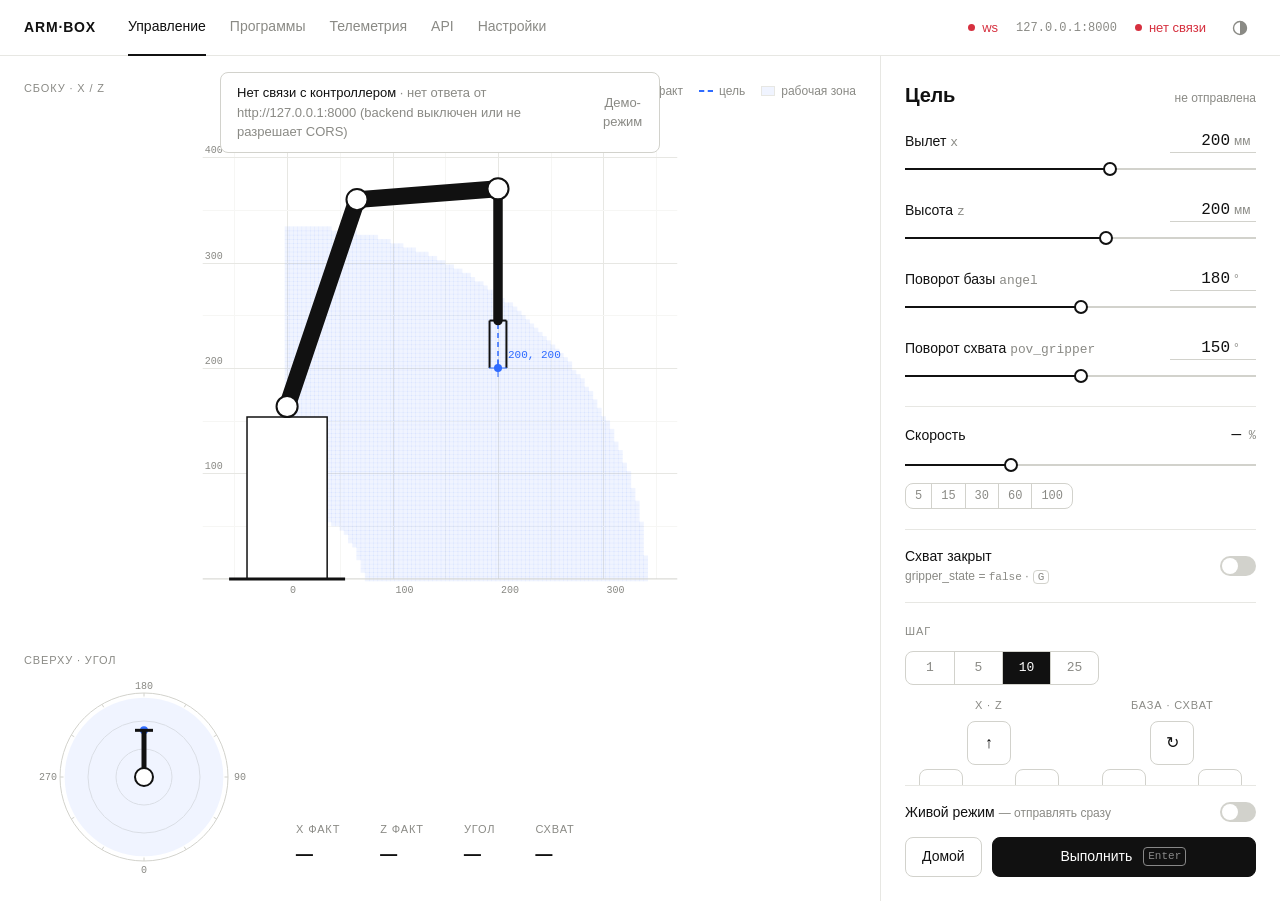
==== index.html @ cd61245f "Initial commit" ====
<!doctype html>
<html lang="ru">
<head>
  <meta charset="utf-8">
  <meta name="viewport" content="width=device-width, initial-scale=1">
  <title>ARM·BOX</title>
  <link rel="icon" href="data:image/svg+xml,%3Csvg xmlns='http://www.w3.org/2000/svg' viewBox='0 0 16 16'%3E%3Crect width='16' height='16' rx='4' fill='%23111'/%3E%3Ccircle cx='8' cy='8' r='3' fill='%23fff'/%3E%3C/svg%3E">
  <link rel="stylesheet" href="assets/style.css">
</head>
<body>
  <header class="top">
    <div class="brand">ARM·BOX</div>
    <nav class="tabs" role="tablist">
      <button data-tab="control" class="on">Управление</button>
      <button data-tab="programs">Программы</button>
      <button data-tab="telemetry">Телеметрия</button>
      <button data-tab="api">API</button>
      <button data-tab="settings">Настройки</button>
    </nav>
    <div class="status">
      <span id="st-busy" class="st busy" hidden><i class="dot pulse"></i>движение</span>
      <span id="st-ws" class="st" hidden><i class="dot"></i>ws</span>
      <span id="st-addr" class="mono small muted"></span>
      <span id="st-link" class="st"><i class="dot"></i>—</span>
      <button id="theme" class="icon" title="Тема" aria-label="Сменить тему"><svg width="16" height="16" viewBox="0 0 16 16"><circle cx="8" cy="8" r="6.5" fill="none" stroke="currentColor" stroke-width="1.4"/><path d="M8 1.5a6.5 6.5 0 0 1 0 13z" fill="currentColor"/></svg></button>
    </div>
  </header>

  <main class="layout">
    <!-- Визуализация: всегда на экране -->
    <section class="stage">
      <div id="banner" class="banner" hidden>
        <span>Нет связи с контроллером <span id="banner-err" class="muted"></span></span>
        <button id="banner-demo" class="link">Демо-режим</button>
      </div>

      <div class="view view-side">
        <div class="view-head">
          <span class="label">Сбоку · X / Z</span>
          <span class="legend"><i class="lg lg-fact"></i>факт <i class="lg lg-goal"></i>цель <i class="lg lg-zone"></i>рабочая зона</span>
        </div>
        <canvas id="cv-side" aria-label="Вид сбоку, кликните чтобы задать X и Z"></canvas>
      </div>

      <div class="stage-bottom">
        <div class="view view-top">
          <div class="view-head"><span class="label">Сверху · угол</span></div>
          <canvas id="cv-top" aria-label="Вид сверху, кликните чтобы задать угол базы"></canvas>
        </div>
        <div class="readout">
          <div><span class="label">X факт</span><b id="ro-x">—</b></div>
          <div><span class="label">Z факт</span><b id="ro-z">—</b></div>
          <div><span class="label">Угол</span><b id="ro-a">—</b></div>
          <div><span class="label">Схват</span><b id="ro-g">—</b></div>
        </div>
      </div>
    </section>

    <!-- Правая панель -->
    <aside class="panel">
      <!-- УПРАВЛЕНИЕ -->
      <section class="pane" data-pane="control">
        <div class="pane-head">
          <h2>Цель</h2>
          <span id="goal-state" class="muted small">не отправлена</span>
        </div>

        <div class="axis" data-key="x">
          <label>Вылет <code>x</code></label>
          <div class="num"><input type="text" inputmode="decimal"><span>мм</span></div>
          <input type="range" min="0" max="340" step="1">
        </div>
        <div class="axis" data-key="z">
          <label>Высота <code>z</code></label>
          <div class="num"><input type="text" inputmode="decimal"><span>мм</span></div>
          <input type="range" min="0" max="420" step="1">
        </div>
        <div class="axis" data-key="angel">
          <label>Поворот базы <code>angel</code></label>
          <div class="num"><input type="text" inputmode="decimal"><span>°</span></div>
          <input type="range" min="0" max="360" step="1">
        </div>
        <div class="axis" data-key="pov_gripper">
          <label>Поворот схвата <code>pov_gripper</code></label>
          <div class="num"><input type="text" inputmode="decimal"><span>°</span></div>
          <input type="range" min="0" max="300" step="1">
        </div>

        <p id="goal-error" class="error" hidden></p>

        <div class="speed">
          <div class="row between">
            <label for="speed">Скорость</label>
            <span class="mono"><b id="speed-val">—</b> <span class="muted small">%</span></span>
          </div>
          <input id="speed" type="range" min="1" max="100" step="1" value="30">
          <div class="row between muted small">
            <div class="seg seg-sm" id="speed-presets"><button data-v="5">5</button><button data-v="15">15</button><button data-v="30">30</button><button data-v="60">60</button><button data-v="100">100</button></div>
            <span id="speed-state"></span>
          </div>
        </div>

        <div class="row between gripper">
          <div>
            <div id="grip-title">Схват закрыт</div>
            <div class="muted small">gripper_state = <code id="grip-raw">false</code> · <kbd>G</kbd></div>
          </div>
          <label class="switch"><input id="grip" type="checkbox"><span></span></label>
        </div>

        <div class="block">
          <div class="label">Шаг</div>
          <div class="seg" id="steps">
            <button data-step="1">1</button><button data-step="5">5</button><button data-step="10" class="on">10</button><button data-step="25">25</button>
          </div>
          <div class="jog">
            <div class="jog-group">
              <div class="label">X · Z</div>
              <div class="cross">
                <button data-jog="z+" title="Z вверх (↑)">↑</button>
                <button data-jog="x-" title="X к базе (←)">←</button>
                <button data-jog="x+" title="X от базы (→)">→</button>
                <button data-jog="z-" title="Z вниз (↓)">↓</button>
              </div>
            </div>
            <div class="jog-group">
              <div class="label">База · схват</div>
              <div class="cross">
                <button data-jog="p+" title="Схват + (D)">↻</button>
                <button data-jog="a-" title="База − (Q)">⟲</button>
                <button data-jog="a+" title="База + (E)">⟳</button>
                <button data-jog="p-" title="Схват − (A)">↺</button>
              </div>
            </div>
          </div>
          <p class="muted small">Удерживайте кнопку для непрерывного движения. Клавиши: <kbd>←</kbd><kbd>→</kbd><kbd>↑</kbd><kbd>↓</kbd> <kbd>Q</kbd><kbd>E</kbd> <kbd>A</kbd><kbd>D</kbd>, <kbd>Shift</kbd> — шаг ×5.</p>
        </div>

        <div class="footer">
          <label class="row between live">
            <span>Живой режим <span class="muted small">— отправлять сразу</span></span>
            <span class="switch"><input id="live" type="checkbox"><span></span></span>
          </label>
          <div class="row">
            <button id="btn-home" class="btn" title="H">Домой</button>
            <button id="btn-exec" class="btn primary grow">Выполнить <kbd>Enter</kbd></button>
          </div>
        </div>
      </section>

      <!-- ПРОГРАММЫ -->
      <section class="pane" data-pane="programs" hidden>
        <div class="pane-head">
          <h2>Программы</h2>
          <div class="row tight">
            <button id="prog-import" class="link">Импорт</button>
            <button id="prog-export" class="link">Экспорт</button>
            <input id="prog-file" type="file" accept=".json,application/json" hidden>
          </div>
        </div>
        <form id="prog-new" class="row">
          <input class="input grow" name="name" placeholder="Новая программа" autocomplete="off">
          <button class="btn">Создать</button>
        </form>
        <ul id="prog-list" class="list"></ul>

        <div id="prog-detail" hidden>
          <div class="pane-head sub">
            <h3 id="prog-name"></h3>
            <span class="muted small" id="prog-meta"></span>
          </div>
          <div class="row">
            <button id="prog-run" class="btn primary grow">Запустить</button>
            <label class="row tight muted small"><span class="switch sm"><input id="prog-loop" type="checkbox"><span></span></span>повтор</label>
          </div>
          <ol id="points" class="points"></ol>
          <button id="point-add" class="btn block">+ Добавить текущую цель</button>
          <div class="row tight right">
            <button id="prog-rename" class="link">Переименовать</button>
            <button id="prog-dup" class="link">Дублировать</button>
            <button id="prog-del" class="link danger">Удалить</button>
          </div>
        </div>
      </section>

      <!-- ТЕЛЕМЕТРИЯ -->
      <section class="pane" data-pane="telemetry" hidden>
        <div class="pane-head">
          <h2>Телеметрия</h2>
          <span id="tele-time" class="muted small">—</span>
        </div>
        <table class="table">
          <thead><tr><th>#</th><th>Мотор</th><th class="r">Позиция</th><th class="r">°C</th><th class="r">Нагр.</th></tr></thead>
          <tbody id="tele-body"></tbody>
        </table>
        <div class="block">
          <div class="label">Температура</div>
          <svg id="spark-temp" class="spark" viewBox="0 0 300 60" preserveAspectRatio="none"></svg>
          <div class="label">Нагрузка, %</div>
          <svg id="spark-load" class="spark" viewBox="0 0 300 60" preserveAspectRatio="none"></svg>
        </div>
        <div class="pane-head sub">
          <h3>Журнал</h3>
          <div class="row tight"><button id="log-save" class="link">Скачать</button><button id="log-clear" class="link">Очистить</button></div>
        </div>
        <ul id="log" class="log"></ul>
      </section>

      <!-- API -->
      <section class="pane" data-pane="api" hidden>
        <div class="pane-head">
          <h2>API</h2>
          <span class="muted small mono" id="api-base"></span>
        </div>
        <p class="muted small" id="api-note">Прямые запросы к backend (Motors API). Работают и в демо-режиме — обращаются к реальному контроллеру.</p>

        <div class="api-row">
          <div class="api-head"><span class="method">GET</span><code>/api/motors/pos</code><button class="link" data-api="pos">Выполнить</button></div>
          <div class="muted small">Текущая позиция моторов 1–6, тики</div>
        </div>
        <div class="api-row">
          <div class="api-head"><span class="method">GET</span><code>/api/motors/temp</code><button class="link" data-api="temp">Выполнить</button></div>
          <div class="muted small">Температура моторов</div>
        </div>
        <div class="api-row">
          <div class="api-head"><span class="method">GET</span><code>/api/motors/load</code><button class="link" data-api="load">Выполнить</button></div>
          <div class="muted small">Нагрузка на моторы</div>
        </div>
        <div class="api-row">
          <div class="api-head"><span class="method">GET</span><code>/api/motors/speed</code><button class="link" data-api="speed-get">Выполнить</button></div>
          <div class="muted small">Текущая скорость, %. Метод добавляется патчем из папки <code>backend-patch</code></div>
        </div>
        <div class="api-row">
          <div class="api-head"><span class="method">POST</span><code>/api/motors/speed</code><button class="link" data-api="speed-set">Выполнить</button></div>
          <textarea id="api-body-speed" class="code-input" rows="3" spellcheck="false">{
  "speed": 30
}</textarea>
        </div>
        <div class="api-row">
          <div class="api-head"><span class="method">POST</span><code>/api/motors/pos/set</code><button class="link" data-api="set">Выполнить</button></div>
          <textarea id="api-body-set" class="code-input" rows="7" spellcheck="false"></textarea>
        </div>
        <div class="api-row">
          <div class="api-head"><span class="method">WS</span><code>/ws</code><button class="link" data-api="ws">Отправить</button></div>
          <textarea id="api-body-ws" class="code-input" rows="8" spellcheck="false"></textarea>
        </div>
        <div class="row between">
          <button id="api-fill" class="link">Подставить текущую цель</button>
          <button id="api-clear" class="link">Очистить ответы</button>
        </div>

        <div class="label">Ответ</div>
        <pre id="api-out" class="api-out">—</pre>
      </section>

      <!-- НАСТРОЙКИ -->
      <section class="pane" data-pane="settings" hidden>
        <div class="pane-head"><h2>Настройки</h2></div>

        <label class="row between">
          <span>Демо-режим<br><span class="muted small">симуляция без оборудования</span></span>
          <span class="switch"><input id="s-demo" type="checkbox"><span></span></span>
        </label>

        <div class="field">
          <label>Контроллер (backend)</label>
          <div class="addr">
            <input id="s-host" class="input mono" placeholder="127.0.0.1" aria-label="IP-адрес" autocomplete="off" spellcheck="false">
            <span class="muted">:</span>
            <input id="s-port" class="input mono" placeholder="8000" inputmode="numeric" aria-label="Порт" autocomplete="off">
          </div>
          <span id="s-mode" class="muted small"></span>
        </div>
        <div class="field">
          <label>Отправка команд</label>
          <div class="seg" id="s-transport"><button data-v="ws">WebSocket /ws</button><button data-v="http">POST /pos/set</button></div>
          <span class="muted small">При разрыве WS команды уходят через POST.</span>
        </div>
        <div class="grid2">
          <div class="field"><label for="s-poll">Опрос, мс</label><input id="s-poll" class="input mono" inputmode="numeric"></div>
          <div class="field"><label for="s-zmin">Мин. высота Z, мм</label><input id="s-zmin" class="input mono" inputmode="numeric"></div>
        </div>
        <div class="field">
          <label>gripper_state = true означает</label>
          <div class="seg" id="s-grip"><button data-v="open">открыт</button><button data-v="closed">закрыт</button></div>
          <span class="muted small">Backend: true → мотор 6 = 370, false → 710.</span>
        </div>
        <div class="row">
          <button id="s-test" class="btn">Проверить</button>
          <button id="s-apply" class="btn primary">Применить</button>
          <button id="s-reset" class="link danger right-auto">Сбросить</button>
        </div>
        <p id="s-result" class="small" hidden></p>
      </section>
    </aside>
  </main>

  <div id="toasts" class="toasts" aria-live="polite"></div>

  <script src="assets/kinematics.js"></script>
  <script src="assets/driver.js"></script>
  <script src="assets/app.js"></script>
</body>
</html>
---- assets/style.css ----
/* ARM·BOX — минималистичный пульт. Без зависимостей. */

:root {
  --bg: #ffffff;
  --bg-soft: #f6f6f4;
  --line: #e7e7e3;
  --line-strong: #d2d2cc;
  --text: #111111;
  --muted: #8a8a85;
  --accent: #111111;
  --accent-ink: #ffffff;
  --goal: #2f6bff;
  --zone: rgba(47, 107, 255, 0.07);
  --ok: #1a9c5b;
  --warn: #c7870a;
  --err: #d6303f;

  --font: -apple-system, BlinkMacSystemFont, 'Segoe UI', 'Inter', Roboto, 'Helvetica Neue', Arial, sans-serif;
  --mono: ui-monospace, 'SF Mono', 'JetBrains Mono', Menlo, Consolas, monospace;
  --r: 8px;
  color-scheme: light;
}

:root[data-theme='dark'] {
  --bg: #0f0f0f;
  --bg-soft: #181818;
  --line: #262626;
  --line-strong: #383838;
  --text: #ededed;
  --muted: #7d7d7d;
  --accent: #ededed;
  --accent-ink: #0f0f0f;
  --goal: #6d95ff;
  --zone: rgba(109, 149, 255, 0.09);
  --ok: #3ccf85;
  --warn: #e5a93a;
  --err: #ff5d6a;
  color-scheme: dark;
}

* { box-sizing: border-box; }
html, body { height: 100%; }
body {
  margin: 0;
  background: var(--bg);
  color: var(--text);
  font: 14px/1.5 var(--font);
  -webkit-font-smoothing: antialiased;
  display: flex;
  flex-direction: column;
}
button, input { font: inherit; color: inherit; }
button { cursor: pointer; background: none; border: 0; padding: 0; }
[hidden] { display: none !important; }
:focus-visible { outline: 2px solid var(--goal); outline-offset: 2px; border-radius: 4px; }
code, .mono { font-family: var(--mono); font-size: 0.92em; }
code { color: var(--muted); }
kbd {
  font-family: var(--mono); font-size: 11px; padding: 0 4px; margin: 0 1px;
  border: 1px solid var(--line-strong); border-radius: 4px; color: var(--muted);
}
.muted { color: var(--muted); }
.small { font-size: 12px; }
.label { font-size: 11px; letter-spacing: 0.08em; text-transform: uppercase; color: var(--muted); }
.error { color: var(--err); font-size: 13px; margin: 4px 0 0; }

/* ---------- header ---------- */
.top {
  display: flex; align-items: center; gap: 32px;
  height: 56px; padding: 0 24px; flex: none;
  border-bottom: 1px solid var(--line);
}
.brand { font-weight: 700; letter-spacing: 0.06em; }
.tabs { display: flex; gap: 24px; }
.tabs button { color: var(--muted); height: 56px; border-bottom: 2px solid transparent; transition: color .15s; }
.tabs button:hover { color: var(--text); }
.tabs button.on { color: var(--text); border-bottom-color: var(--text); }
.status { margin-left: auto; display: flex; align-items: center; gap: 18px; font-size: 13px; color: var(--muted); }
.st { display: inline-flex; align-items: center; gap: 7px; white-space: nowrap; }
.dot { width: 7px; height: 7px; border-radius: 50%; background: var(--line-strong); display: inline-block; }
.st.ok .dot { background: var(--ok); } .st.ok { color: var(--text); }
.st.warn .dot { background: var(--warn); }
.st.err .dot { background: var(--err); } .st.err { color: var(--err); }
.st.demo .dot { background: var(--goal); } .st.demo { color: var(--text); }
.st.busy { color: var(--text); } .st.busy .dot { background: var(--text); }
.pulse { animation: pulse 1.1s infinite; }
@keyframes pulse { 50% { opacity: .25; } }
.icon { width: 32px; height: 32px; border-radius: 50%; color: var(--muted); display: grid; place-items: center; }
.icon:hover { color: var(--text); background: var(--bg-soft); }

/* ---------- layout ---------- */
.layout { flex: 1; min-height: 0; display: grid; grid-template-columns: minmax(0, 1fr) 400px; }
.stage { position: relative; display: flex; flex-direction: column; min-width: 0; padding: 24px; gap: 24px; }
.panel { border-left: 1px solid var(--line); overflow-y: auto; }
.pane { padding: 24px; display: flex; flex-direction: column; gap: 20px; min-height: 100%; }

.view { display: flex; flex-direction: column; min-height: 0; }
.view-side { flex: 1; }
.view-head { display: flex; justify-content: space-between; align-items: baseline; margin-bottom: 8px; gap: 12px; }
.legend { font-size: 12px; color: var(--muted); display: flex; align-items: center; gap: 6px; flex-wrap: wrap; }
.lg { display: inline-block; width: 14px; height: 2px; margin-left: 10px; background: var(--text); }
.lg-goal { background: none; border-top: 2px dashed var(--goal); height: 0; }
.lg-zone { height: 10px; background: var(--zone); border: 1px solid var(--line); }
canvas { display: block; width: 100%; flex: 1; min-height: 0; cursor: crosshair; touch-action: none; }
.view-side canvas { min-height: 260px; }
.stage-bottom { display: grid; grid-template-columns: 240px 1fr; gap: 32px; align-items: end; }
.view-top canvas { height: 200px; flex: none; }
.readout { display: grid; grid-template-columns: repeat(4, auto); justify-content: start; gap: 40px; padding-bottom: 6px; }
.readout div { display: flex; flex-direction: column; gap: 2px; }
.readout b { font: 500 28px/1.1 var(--mono); letter-spacing: -0.02em; }

.banner {
  position: absolute; top: 16px; left: 50%; transform: translateX(-50%); z-index: 2;
  display: flex; gap: 16px; align-items: center; padding: 10px 16px; font-size: 13px;
  background: var(--bg); border: 1px solid var(--line-strong); border-radius: var(--r);
  max-width: calc(100% - 48px);
}

/* ---------- panel parts ---------- */
.pane-head { display: flex; align-items: baseline; justify-content: space-between; gap: 12px; }
.pane-head.sub { margin-top: 8px; }
h2 { font-size: 20px; font-weight: 600; margin: 0; letter-spacing: -0.01em; }
h3 { font-size: 15px; font-weight: 600; margin: 0; }

.axis { display: grid; grid-template-columns: 1fr auto; align-items: center; gap: 6px 12px; }
.axis label { color: var(--text); }
.axis input[type='range'] { grid-column: 1 / -1; }

.num { display: flex; align-items: baseline; border-bottom: 1px solid var(--line-strong); transition: border-color .15s; }
.num:focus-within { border-color: var(--text); }
.num input { width: 64px; border: 0; outline: 0; background: none; text-align: right; font: 500 16px var(--mono); padding: 2px 4px; }
.num span { color: var(--muted); font-size: 12px; width: 22px; }

input[type='range'] { -webkit-appearance: none; appearance: none; width: 100%; height: 20px; background: none; margin: 0; }
input[type='range']::-webkit-slider-runnable-track { height: 2px; background: linear-gradient(90deg, var(--text) var(--p, 50%), var(--line-strong) var(--p, 50%)); }
input[type='range']::-moz-range-track { height: 2px; background: var(--line-strong); }
input[type='range']::-moz-range-progress { height: 2px; background: var(--text); }
input[type='range']::-webkit-slider-thumb { -webkit-appearance: none; width: 14px; height: 14px; margin-top: -6px; border-radius: 50%; background: var(--bg); border: 2px solid var(--text); }
input[type='range']::-moz-range-thumb { width: 10px; height: 10px; border-radius: 50%; background: var(--bg); border: 2px solid var(--text); }

.row { display: flex; align-items: center; gap: 10px; }
.row.tight { gap: 14px; }
.row.between { justify-content: space-between; }
.row.right { justify-content: flex-end; }
.right-auto { margin-left: auto; }
.grow { flex: 1; }
.block { display: flex; flex-direction: column; gap: 12px; }
.gripper { padding: 16px 0; border-top: 1px solid var(--line); border-bottom: 1px solid var(--line); }

.switch { position: relative; display: inline-block; width: 36px; height: 20px; flex: none; }
.switch.sm { width: 30px; height: 17px; }
.switch input { position: absolute; inset: 0; opacity: 0; margin: 0; cursor: pointer; z-index: 1; }
.switch span { position: absolute; inset: 0; border-radius: 99px; background: var(--line-strong); transition: background .2s; }
.switch span::after { content: ''; position: absolute; top: 2px; left: 2px; width: 16px; height: 16px; border-radius: 50%; background: var(--bg); transition: transform .2s; }
.switch.sm span::after { width: 13px; height: 13px; }
.switch input:checked + span { background: var(--text); }
.switch input:checked + span::after { transform: translateX(16px); }
.switch.sm input:checked + span::after { transform: translateX(13px); }
.switch input:focus-visible + span { outline: 2px solid var(--goal); outline-offset: 2px; }

.btn {
  height: 40px; padding: 0 16px; border-radius: var(--r); border: 1px solid var(--line-strong);
  display: inline-flex; align-items: center; justify-content: center; gap: 10px; white-space: nowrap;
  transition: background .15s, border-color .15s, opacity .15s;
}
.btn:hover { border-color: var(--text); }
.btn.primary { background: var(--accent); color: var(--accent-ink); border-color: var(--accent); }
.btn.primary:hover { opacity: .85; }
.btn.primary kbd { color: inherit; border-color: currentColor; opacity: .5; }
.btn:disabled { opacity: .35; cursor: not-allowed; }
.btn.block { width: 100%; }
.link { color: var(--muted); font-size: 13px; }
.link:hover { color: var(--text); text-decoration: underline; text-underline-offset: 3px; }
.link.danger:hover { color: var(--err); }

.seg { display: inline-flex; border: 1px solid var(--line-strong); border-radius: var(--r); overflow: hidden; align-self: flex-start; }
.seg button { padding: 6px 14px; color: var(--muted); font-size: 13px; }
.seg button + button { border-left: 1px solid var(--line-strong); }
.seg button.on { background: var(--text); color: var(--bg); }
#steps button { font-family: var(--mono); min-width: 48px; }

.jog { display: grid; grid-template-columns: 1fr 1fr; gap: 16px; }
.jog-group { display: flex; flex-direction: column; gap: 8px; align-items: center; }
.cross { display: grid; grid-template-columns: repeat(3, 44px); grid-template-rows: repeat(3, 44px); gap: 4px; }
.cross button {
  border: 1px solid var(--line-strong); border-radius: var(--r); font-size: 16px; user-select: none;
  transition: background .1s, color .1s;
}
.cross button:hover { border-color: var(--text); }
.cross button:active, .cross button.held { background: var(--text); color: var(--bg); }
.cross button:nth-child(1) { grid-area: 1 / 2; }
.cross button:nth-child(2) { grid-area: 2 / 1; }
.cross button:nth-child(3) { grid-area: 2 / 3; }
.cross button:nth-child(4) { grid-area: 3 / 2; }

.footer {
  margin-top: auto; position: sticky; bottom: 0; background: var(--bg);
  padding: 16px 0 0; border-top: 1px solid var(--line); display: flex; flex-direction: column; gap: 14px;
  margin-bottom: -24px; padding-bottom: 24px;
}
.live { cursor: pointer; }

/* ---------- forms ---------- */
.input {
  height: 38px; width: 100%; min-width: 0; padding: 0 12px; border-radius: var(--r);
  border: 1px solid var(--line-strong); background: var(--bg); outline: 0; transition: border-color .15s;
}
.input:focus { border-color: var(--text); }
.field { display: flex; flex-direction: column; gap: 6px; }
.field > label { font-size: 13px; }
.grid2 { display: grid; grid-template-columns: 1fr 1fr; gap: 16px; }

/* ---------- programs ---------- */
.list { list-style: none; margin: 0; padding: 0; border-top: 1px solid var(--line); }
.list li {
  display: flex; align-items: center; gap: 12px; padding: 11px 4px; border-bottom: 1px solid var(--line);
  cursor: pointer; transition: padding .15s;
}
.list li:hover { padding-left: 8px; }
.list li.on { font-weight: 600; }
.list li.on::before { content: ''; width: 6px; height: 6px; border-radius: 50%; background: var(--text); margin-left: -2px; }
.list li .n { flex: 1; min-width: 0; overflow: hidden; text-overflow: ellipsis; white-space: nowrap; }
.list li .c { font: 12px var(--mono); color: var(--muted); }
.list .empty { color: var(--muted); cursor: default; justify-content: center; }
.list .empty:hover { padding-left: 4px; }

.points { list-style: none; margin: 0; padding: 0; counter-reset: p; }
.points li {
  counter-increment: p; display: grid; grid-template-columns: 24px 1fr auto; gap: 10px; align-items: center;
  padding: 10px 4px; border-bottom: 1px solid var(--line); font: 13px var(--mono);
}
.points li::before { content: counter(p, decimal-leading-zero); color: var(--muted); font-size: 11px; }
.points li.active { background: var(--bg-soft); }
.points li.active::before { color: var(--text); content: '▶'; }
.points .meta { color: var(--muted); font-size: 11.5px; }
.points .acts { display: flex; gap: 2px; opacity: 0; transition: opacity .15s; }
.points li:hover .acts, .points li:focus-within .acts { opacity: 1; }
.points .acts button { width: 26px; height: 26px; border-radius: 6px; color: var(--muted); font-size: 13px; }
.points .acts button:hover { color: var(--text); background: var(--bg-soft); }
.points .pause { width: 44px; border: 0; border-bottom: 1px dashed var(--line-strong); background: none; font: inherit; color: inherit; text-align: right; outline: 0; padding: 0; }
.points .pause:focus { border-bottom-color: var(--text); }
@media (hover: none) { .points .acts { opacity: 1; } }

/* ---------- telemetry ---------- */
.table { width: 100%; border-collapse: collapse; font-size: 13px; }
.table th { text-align: left; font-weight: 400; color: var(--muted); font-size: 11px; letter-spacing: .06em; text-transform: uppercase; padding: 0 6px 8px; border-bottom: 1px solid var(--line); }
.table td { padding: 10px 6px; border-bottom: 1px solid var(--line); }
.table .r { text-align: right; font-family: var(--mono); }
.table td.id { color: var(--muted); font-family: var(--mono); }
.table .sub { display: block; color: var(--muted); font-size: 11px; }
.t-warn { color: var(--warn); } .t-crit { color: var(--err); font-weight: 600; }
.spark { width: 100%; height: 60px; display: block; }

.log { list-style: none; margin: 0; padding: 0; font: 12px/1.45 var(--mono); max-height: 280px; overflow-y: auto; }
.log li { display: grid; grid-template-columns: 64px 1fr; gap: 10px; padding: 6px 0; border-bottom: 1px solid var(--line); color: var(--muted); }
.log li span:last-child { color: var(--text); word-break: break-word; }
.log li.error span:last-child { color: var(--err); }
.log li.warn span:last-child { color: var(--warn); }
.log li.ok span:last-child::before { content: '✓ '; color: var(--ok); }

/* ---------- speed & address ---------- */
.speed { display: flex; flex-direction: column; gap: 8px; padding-top: 16px; border-top: 1px solid var(--line); }
.speed b { font-weight: 500; font-size: 16px; }
.seg-sm button { padding: 3px 9px; font-size: 12px; font-family: var(--mono); }
#speed-state.warn { color: var(--warn); }
.addr { display: grid; grid-template-columns: 1fr auto 96px; gap: 8px; align-items: center; }
#st-addr { white-space: nowrap; }
a { color: inherit; text-underline-offset: 3px; }

/* ---------- api console ---------- */
.api-row { display: flex; flex-direction: column; gap: 8px; padding-bottom: 16px; border-bottom: 1px solid var(--line); }
.api-head { display: flex; align-items: center; gap: 10px; }
.api-head code { color: var(--text); flex: 1; }
.method { font: 600 11px var(--mono); width: 40px; color: var(--muted); }
.code-input {
  width: 100%; resize: vertical; font: 12.5px/1.5 var(--mono); padding: 10px 12px;
  border: 1px solid var(--line-strong); border-radius: var(--r); background: var(--bg-soft); color: var(--text); outline: 0;
}
.code-input:focus { border-color: var(--text); }
.api-out {
  margin: 0; font: 12px/1.5 var(--mono); white-space: pre-wrap; word-break: break-word;
  background: var(--bg-soft); border-radius: var(--r); padding: 12px; min-height: 80px; max-height: 360px; overflow: auto;
}
.api-out .ok { color: var(--ok); } .api-out .bad { color: var(--err); } .api-out .dim { color: var(--muted); }

/* ---------- toasts ---------- */
.toasts { position: fixed; left: 50%; bottom: 24px; transform: translateX(-50%); display: flex; flex-direction: column; gap: 8px; z-index: 50; align-items: center; pointer-events: none; }
.toast {
  background: var(--text); color: var(--bg); padding: 10px 16px; border-radius: var(--r); font-size: 13px;
  max-width: min(420px, calc(100vw - 32px)); animation: in .2s ease-out; pointer-events: auto;
}
.toast.error { background: var(--err); color: #fff; }
@keyframes in { from { opacity: 0; transform: translateY(6px); } }

/* ---------- responsive ---------- */
@media (max-width: 1100px) {
  .layout { grid-template-columns: minmax(0, 1fr) 360px; }
  .readout { gap: 24px; }
  .readout b { font-size: 22px; }
  .stage-bottom { grid-template-columns: 200px 1fr; }
}
@media (max-width: 820px) {
  body { display: block; }
  .top { gap: 16px; padding: 0 16px; overflow-x: auto; }
  .brand { display: none; }
  .tabs { gap: 16px; }
  .status .st:not(#st-link), #st-addr { display: none; }
  .layout { display: block; }
  .stage { padding: 16px; }
  .view-side canvas { height: 300px; flex: none; }
  .stage-bottom { grid-template-columns: 1fr; }
  .view-top canvas { height: 180px; }
  .readout { grid-template-columns: repeat(4, 1fr); gap: 12px; }
  .readout b { font-size: 18px; }
  .panel { border-left: 0; border-top: 1px solid var(--line); overflow: visible; }
  .pane { padding: 20px 16px; }
  .footer { margin-bottom: 0; padding-bottom: 16px; }
}
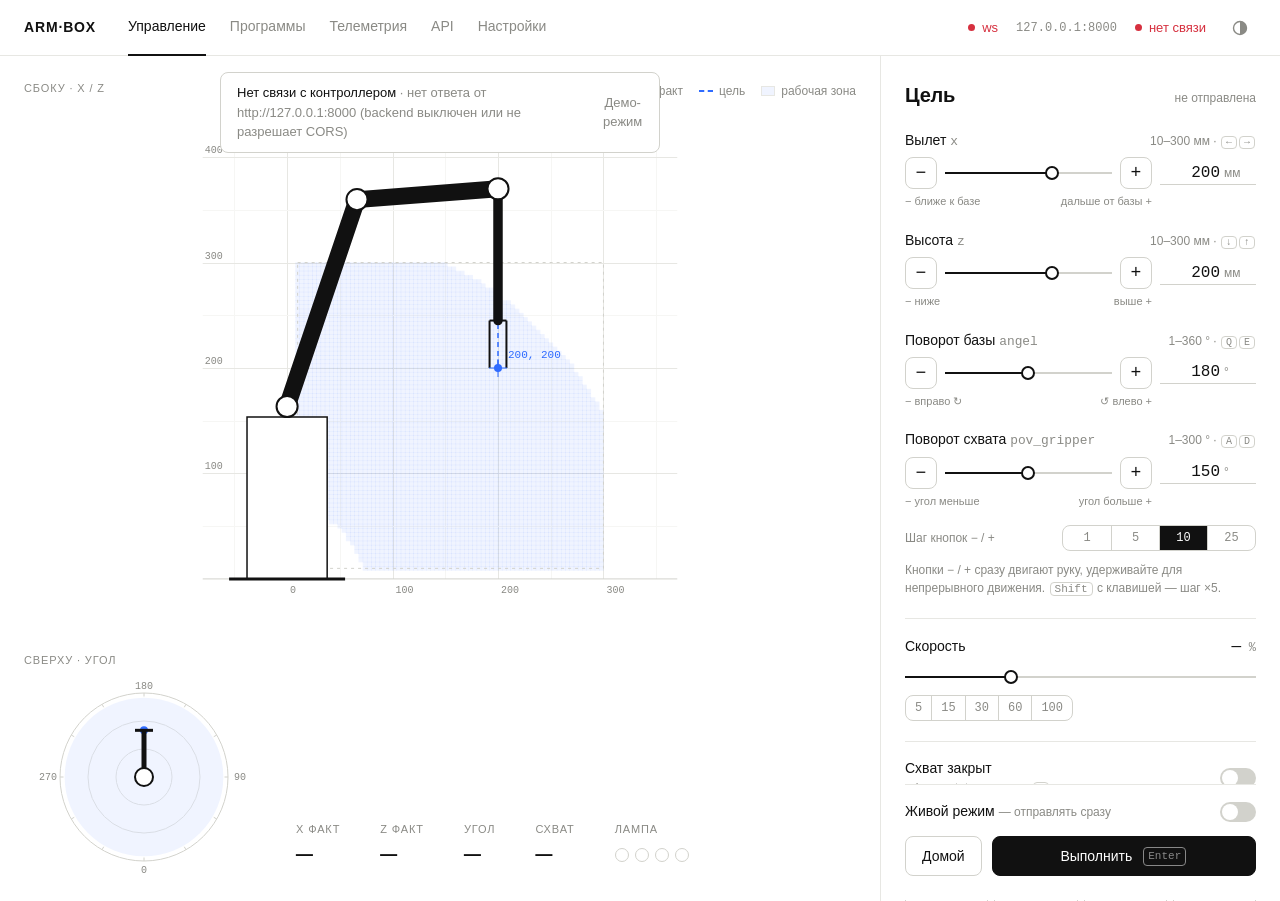
==== commit 7167e693: "changes" ====
--- a/index.html
+++ b/index.html
@@ -52,6 +52,7 @@
           <div><span class="label">Z факт</span><b id="ro-z">—</b></div>
           <div><span class="label">Угол</span><b id="ro-a">—</b></div>
           <div><span class="label">Схват</span><b id="ro-g">—</b></div>
+          <div><span class="label">Лампа</span><span id="ro-lamp" class="ro-lamp"><i data-c="red"></i><i data-c="yellow"></i><i data-c="green"></i><i data-c="blue"></i></span></div>
         </div>
       </div>
     </section>
@@ -66,25 +67,65 @@
         </div>
 
         <div class="axis" data-key="x">
-          <label>Вылет <code>x</code></label>
-          <div class="num"><input type="text" inputmode="decimal"><span>мм</span></div>
-          <input type="range" min="0" max="340" step="1">
+          <div class="axis-head">
+            <label>Вылет <code>x</code></label>
+            <span class="muted small">10–300 мм · <kbd>←</kbd><kbd>→</kbd></span>
+          </div>
+          <div class="axis-ctrl">
+            <button class="stepbtn" data-jog="x-" title="ближе к базе (←)" aria-label="Вылет: ближе к базе">−</button>
+            <input type="range" min="10" max="300" step="1" aria-label="Вылет">
+            <button class="stepbtn" data-jog="x+" title="дальше от базы (→)" aria-label="Вылет: дальше от базы">+</button>
+            <div class="num"><input type="text" inputmode="decimal" aria-label="Вылет, значение"><span>мм</span></div>
+          </div>
+          <div class="axis-hint"><span>− ближе к базе</span><span>дальше от базы +</span></div>
         </div>
         <div class="axis" data-key="z">
-          <label>Высота <code>z</code></label>
-          <div class="num"><input type="text" inputmode="decimal"><span>мм</span></div>
-          <input type="range" min="0" max="420" step="1">
+          <div class="axis-head">
+            <label>Высота <code>z</code></label>
+            <span class="muted small">10–300 мм · <kbd>↓</kbd><kbd>↑</kbd></span>
+          </div>
+          <div class="axis-ctrl">
+            <button class="stepbtn" data-jog="z-" title="ниже (↓)" aria-label="Высота: ниже">−</button>
+            <input type="range" min="10" max="300" step="1" aria-label="Высота">
+            <button class="stepbtn" data-jog="z+" title="выше (↑)" aria-label="Высота: выше">+</button>
+            <div class="num"><input type="text" inputmode="decimal" aria-label="Высота, значение"><span>мм</span></div>
+          </div>
+          <div class="axis-hint"><span>− ниже</span><span>выше +</span></div>
         </div>
         <div class="axis" data-key="angel">
-          <label>Поворот базы <code>angel</code></label>
-          <div class="num"><input type="text" inputmode="decimal"><span>°</span></div>
-          <input type="range" min="0" max="360" step="1">
+          <div class="axis-head">
+            <label>Поворот базы <code>angel</code></label>
+            <span class="muted small">1–360 ° · <kbd>Q</kbd><kbd>E</kbd></span>
+          </div>
+          <div class="axis-ctrl">
+            <button class="stepbtn" data-jog="a-" title="вправо, по часовой на виде сверху (Q)" aria-label="Поворот базы: вправо">−</button>
+            <input type="range" min="1" max="360" step="1" aria-label="Поворот базы">
+            <button class="stepbtn" data-jog="a+" title="влево, против часовой на виде сверху (E)" aria-label="Поворот базы: влево">+</button>
+            <div class="num"><input type="text" inputmode="decimal" aria-label="Поворот базы, значение"><span>°</span></div>
+          </div>
+          <div class="axis-hint"><span>− вправо ↻</span><span>↺ влево +</span></div>
         </div>
         <div class="axis" data-key="pov_gripper">
-          <label>Поворот схвата <code>pov_gripper</code></label>
-          <div class="num"><input type="text" inputmode="decimal"><span>°</span></div>
-          <input type="range" min="0" max="300" step="1">
-        </div>
+          <div class="axis-head">
+            <label>Поворот схвата <code>pov_gripper</code></label>
+            <span class="muted small">1–300 ° · <kbd>A</kbd><kbd>D</kbd></span>
+          </div>
+          <div class="axis-ctrl">
+            <button class="stepbtn" data-jog="p-" title="повернуть схват: уменьшить угол (A)" aria-label="Поворот схвата: уменьшить угол">−</button>
+            <input type="range" min="1" max="300" step="1" aria-label="Поворот схвата">
+            <button class="stepbtn" data-jog="p+" title="повернуть схват: увеличить угол (D)" aria-label="Поворот схвата: увеличить угол">+</button>
+            <div class="num"><input type="text" inputmode="decimal" aria-label="Поворот схвата, значение"><span>°</span></div>
+          </div>
+          <div class="axis-hint"><span>− угол меньше</span><span>угол больше +</span></div>
+        </div>
+
+        <div class="row between steps-row">
+          <span class="muted small">Шаг кнопок − / +</span>
+          <div class="seg seg-sm" id="steps">
+            <button data-step="1">1</button><button data-step="5">5</button><button data-step="10" class="on">10</button><button data-step="25">25</button>
+          </div>
+        </div>
+        <p class="muted small hint-line" id="step-hint">Кнопки − / + сразу двигают руку, удерживайте для непрерывного движения. <kbd>Shift</kbd> с клавишей — шаг ×5.</p>
 
         <p id="goal-error" class="error" hidden></p>
 
@@ -108,32 +149,17 @@
           <label class="switch"><input id="grip" type="checkbox"><span></span></label>
         </div>
 
-        <div class="block">
-          <div class="label">Шаг</div>
-          <div class="seg" id="steps">
-            <button data-step="1">1</button><button data-step="5">5</button><button data-step="10" class="on">10</button><button data-step="25">25</button>
-          </div>
-          <div class="jog">
-            <div class="jog-group">
-              <div class="label">X · Z</div>
-              <div class="cross">
-                <button data-jog="z+" title="Z вверх (↑)">↑</button>
-                <button data-jog="x-" title="X к базе (←)">←</button>
-                <button data-jog="x+" title="X от базы (→)">→</button>
-                <button data-jog="z-" title="Z вниз (↓)">↓</button>
-              </div>
-            </div>
-            <div class="jog-group">
-              <div class="label">База · схват</div>
-              <div class="cross">
-                <button data-jog="p+" title="Схват + (D)">↻</button>
-                <button data-jog="a-" title="База − (Q)">⟲</button>
-                <button data-jog="a+" title="База + (E)">⟳</button>
-                <button data-jog="p-" title="Схват − (A)">↺</button>
-              </div>
-            </div>
-          </div>
-          <p class="muted small">Удерживайте кнопку для непрерывного движения. Клавиши: <kbd>←</kbd><kbd>→</kbd><kbd>↑</kbd><kbd>↓</kbd> <kbd>Q</kbd><kbd>E</kbd> <kbd>A</kbd><kbd>D</kbd>, <kbd>Shift</kbd> — шаг ×5.</p>
+        <div class="lamp">
+          <div class="row between">
+            <span>Лампа</span>
+            <span class="row tight"><span id="lamp-state" class="muted small"></span><button id="lamp-off" class="link">выключить все</button></span>
+          </div>
+          <div class="lamp-btns" id="lamp-btns">
+            <button data-lamp="red" aria-pressed="false"><i style="--c:#e5484d"></i>Красный</button>
+            <button data-lamp="yellow" aria-pressed="false"><i style="--c:#f5b400"></i>Жёлтый</button>
+            <button data-lamp="green" aria-pressed="false"><i style="--c:#30a46c"></i>Зелёный</button>
+            <button data-lamp="blue" aria-pressed="false"><i style="--c:#3ab8f0"></i>Голубой</button>
+          </div>
         </div>
 
         <div class="footer">
@@ -237,6 +263,10 @@
 }</textarea>
         </div>
         <div class="api-row">
+          <div class="api-head"><span class="method">PUT</span><code>/api/lamp</code><button class="link" data-api="lamp">Выполнить</button></div>
+          <textarea id="api-body-lamp" class="code-input" rows="6" spellcheck="false"></textarea>
+        </div>
+        <div class="api-row">
           <div class="api-head"><span class="method">POST</span><code>/api/motors/pos/set</code><button class="link" data-api="set">Выполнить</button></div>
           <textarea id="api-body-set" class="code-input" rows="7" spellcheck="false"></textarea>
         </div>
@@ -272,13 +302,22 @@
           <span id="s-mode" class="muted small"></span>
         </div>
         <div class="field">
+          <label>Лампа</label>
+          <div class="addr">
+            <input id="s-lamp-host" class="input mono" placeholder="как у контроллера" aria-label="IP лампы" autocomplete="off" spellcheck="false">
+            <span class="muted">:</span>
+            <input id="s-lamp-port" class="input mono" placeholder="80" inputmode="numeric" aria-label="Порт лампы" autocomplete="off">
+          </div>
+          <span class="muted small">PUT http://IP/api/lamp · пусто — тот же IP, что у контроллера, порт 80.</span>
+        </div>
+        <div class="field">
           <label>Отправка команд</label>
           <div class="seg" id="s-transport"><button data-v="ws">WebSocket /ws</button><button data-v="http">POST /pos/set</button></div>
           <span class="muted small">При разрыве WS команды уходят через POST.</span>
         </div>
         <div class="grid2">
           <div class="field"><label for="s-poll">Опрос, мс</label><input id="s-poll" class="input mono" inputmode="numeric"></div>
-          <div class="field"><label for="s-zmin">Мин. высота Z, мм</label><input id="s-zmin" class="input mono" inputmode="numeric"></div>
+<div></div>
         </div>
         <div class="field">
           <label>gripper_state = true означает</label>
--- a/assets/style.css
+++ b/assets/style.css
@@ -105,7 +105,7 @@
 .view-side canvas { min-height: 260px; }
 .stage-bottom { display: grid; grid-template-columns: 240px 1fr; gap: 32px; align-items: end; }
 .view-top canvas { height: 200px; flex: none; }
-.readout { display: grid; grid-template-columns: repeat(4, auto); justify-content: start; gap: 40px; padding-bottom: 6px; }
+.readout { display: grid; grid-template-columns: repeat(5, auto); justify-content: start; gap: 40px; padding-bottom: 6px; }
 .readout div { display: flex; flex-direction: column; gap: 2px; }
 .readout b { font: 500 28px/1.1 var(--mono); letter-spacing: -0.02em; }
 
@@ -122,9 +122,42 @@
 h2 { font-size: 20px; font-weight: 600; margin: 0; letter-spacing: -0.01em; }
 h3 { font-size: 15px; font-weight: 600; margin: 0; }
 
-.axis { display: grid; grid-template-columns: 1fr auto; align-items: center; gap: 6px 12px; }
-.axis label { color: var(--text); }
-.axis input[type='range'] { grid-column: 1 / -1; }
+.axis { display: flex; flex-direction: column; gap: 6px; }
+.axis-head { display: flex; justify-content: space-between; align-items: baseline; gap: 8px; }
+.axis-head kbd { font-size: 10px; }
+.axis-ctrl { display: grid; grid-template-columns: 32px 1fr 32px auto; align-items: center; gap: 8px; }
+.axis-ctrl .num { width: 96px; }
+.axis-hint { display: grid; grid-template-columns: 1fr 1fr 96px; gap: 8px; font-size: 11px; color: var(--muted); margin-top: -2px; }
+.axis-hint span:nth-child(2) { text-align: right; }
+.stepbtn {
+  width: 32px; height: 32px; border-radius: var(--r); border: 1px solid var(--line-strong);
+  font: 500 18px/1 var(--mono); user-select: none; -webkit-user-select: none; touch-action: manipulation;
+  transition: background .1s, color .1s, border-color .1s;
+}
+.stepbtn:hover { border-color: var(--text); }
+.stepbtn:active, .stepbtn.held { background: var(--text); color: var(--bg); border-color: var(--text); }
+.steps-row { margin-top: -4px; }
+.hint-line { margin: -10px 0 0; }
+
+/* лампа */
+.lamp { display: flex; flex-direction: column; gap: 10px; }
+.lamp-btns { display: grid; grid-template-columns: repeat(4, 1fr); gap: 6px; }
+.lamp-btns button {
+  display: flex; flex-direction: column; align-items: center; gap: 6px; padding: 10px 4px 8px;
+  border: 1px solid var(--line-strong); border-radius: var(--r); font-size: 12px; color: var(--muted);
+  transition: border-color .15s, color .15s, background .15s;
+}
+.lamp-btns button:hover { border-color: var(--text); color: var(--text); }
+.lamp-btns i { width: 18px; height: 18px; border-radius: 50%; border: 2px solid var(--c); transition: background .15s, box-shadow .15s; }
+.lamp-btns button[aria-pressed='true'] { color: var(--text); border-color: var(--text); }
+.lamp-btns button[aria-pressed='true'] i { background: var(--c); box-shadow: 0 0 10px var(--c); }
+.lamp-btns button:disabled { opacity: .5; cursor: wait; }
+.ro-lamp { display: flex; gap: 6px; padding-top: 8px; }
+.ro-lamp i { width: 14px; height: 14px; border-radius: 50%; border: 1.5px solid var(--line-strong); }
+.ro-lamp i.on[data-c='red'] { background: #e5484d; border-color: #e5484d; }
+.ro-lamp i.on[data-c='yellow'] { background: #f5b400; border-color: #f5b400; }
+.ro-lamp i.on[data-c='green'] { background: #30a46c; border-color: #30a46c; }
+.ro-lamp i.on[data-c='blue'] { background: #3ab8f0; border-color: #3ab8f0; }
 
 .num { display: flex; align-items: baseline; border-bottom: 1px solid var(--line-strong); transition: border-color .15s; }
 .num:focus-within { border-color: var(--text); }
@@ -310,7 +343,7 @@
   .view-side canvas { height: 300px; flex: none; }
   .stage-bottom { grid-template-columns: 1fr; }
   .view-top canvas { height: 180px; }
-  .readout { grid-template-columns: repeat(4, 1fr); gap: 12px; }
+  .readout { grid-template-columns: repeat(3, 1fr); gap: 12px; }
   .readout b { font-size: 18px; }
   .panel { border-left: 0; border-top: 1px solid var(--line); overflow: visible; }
   .pane { padding: 20px 16px; }
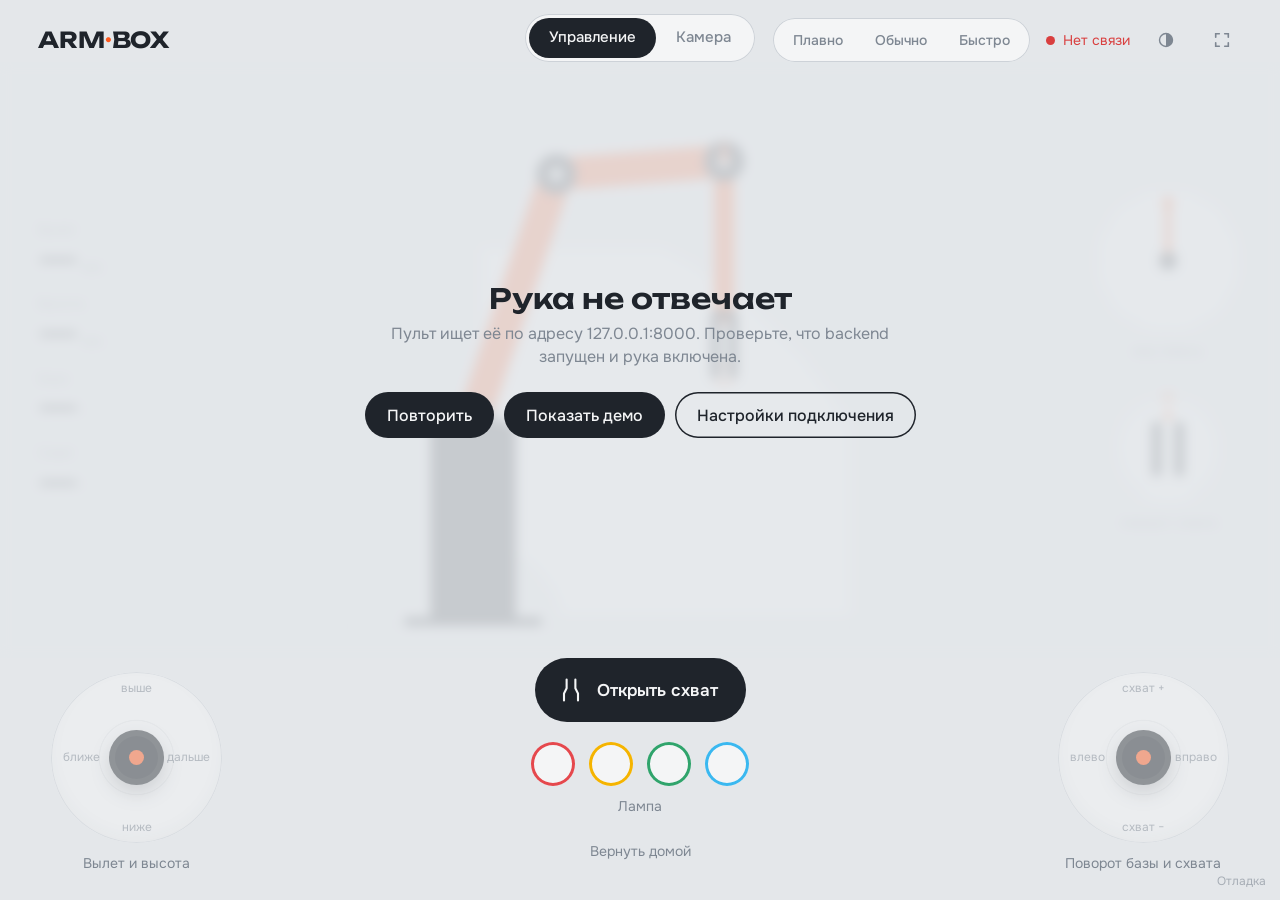
==== commit 2475e882: "changes" ====
--- a/index.html
+++ b/index.html
@@ -2,342 +2,114 @@
 <html lang="ru">
 <head>
   <meta charset="utf-8">
-  <meta name="viewport" content="width=device-width, initial-scale=1">
+  <meta name="viewport" content="width=device-width, initial-scale=1, viewport-fit=cover">
+  <meta name="theme-color" content="#E4E7EA">
   <title>ARM·BOX</title>
-  <link rel="icon" href="data:image/svg+xml,%3Csvg xmlns='http://www.w3.org/2000/svg' viewBox='0 0 16 16'%3E%3Crect width='16' height='16' rx='4' fill='%23111'/%3E%3Ccircle cx='8' cy='8' r='3' fill='%23fff'/%3E%3C/svg%3E">
-  <link rel="stylesheet" href="assets/style.css">
+  <link rel="icon" href="data:image/svg+xml,%3Csvg xmlns='http://www.w3.org/2000/svg' viewBox='0 0 16 16'%3E%3Crect width='16' height='16' rx='4' fill='%23FF5A1F'/%3E%3Ccircle cx='8' cy='8' r='3' fill='%231F242B'/%3E%3C/svg%3E">
+  <link rel="stylesheet" href="assets/present.css">
 </head>
 <body>
-  <header class="top">
-    <div class="brand">ARM·BOX</div>
-    <nav class="tabs" role="tablist">
-      <button data-tab="control" class="on">Управление</button>
-      <button data-tab="programs">Программы</button>
-      <button data-tab="telemetry">Телеметрия</button>
-      <button data-tab="api">API</button>
-      <button data-tab="settings">Настройки</button>
+  <header class="bar">
+    <div class="brand">ARM<span>·</span>BOX</div>
+
+    <nav class="seg tabs" id="tabs" role="tablist" aria-label="Разделы">
+      <button role="tab" data-page="control" aria-selected="true">Управление</button>
+      <button role="tab" data-page="camera" aria-selected="false">Камера</button>
     </nav>
-    <div class="status">
-      <span id="st-busy" class="st busy" hidden><i class="dot pulse"></i>движение</span>
-      <span id="st-ws" class="st" hidden><i class="dot"></i>ws</span>
-      <span id="st-addr" class="mono small muted"></span>
-      <span id="st-link" class="st"><i class="dot"></i>—</span>
-      <button id="theme" class="icon" title="Тема" aria-label="Сменить тему"><svg width="16" height="16" viewBox="0 0 16 16"><circle cx="8" cy="8" r="6.5" fill="none" stroke="currentColor" stroke-width="1.4"/><path d="M8 1.5a6.5 6.5 0 0 1 0 13z" fill="currentColor"/></svg></button>
+
+    <div class="bar-right">
+      <div class="seg speed" id="speed" role="radiogroup" aria-label="Скорость руки">
+        <button data-v="10" role="radio">Плавно</button>
+        <button data-v="30" role="radio">Обычно</button>
+        <button data-v="60" role="radio">Быстро</button>
+      </div>
+      <span class="status" id="status"><i></i><span>Подключение…</span></span>
+      <button class="icon" id="theme" title="Тема" aria-label="Сменить тему"><svg width="16" height="16" viewBox="0 0 16 16"><circle cx="8" cy="8" r="6.5" fill="none" stroke="currentColor" stroke-width="1.4"/><path d="M8 1.5a6.5 6.5 0 0 1 0 13z" fill="currentColor"/></svg></button>
+      <button class="icon" id="fullscreen" title="Во весь экран" aria-label="Во весь экран">
+        <svg viewBox="0 0 20 20" width="18" height="18" fill="none" stroke="currentColor" stroke-width="1.8" stroke-linecap="round"><path d="M3 7V3h4M13 3h4v4M17 13v4h-4M7 17H3v-4"/></svg>
+      </button>
     </div>
   </header>
 
-  <main class="layout">
-    <!-- Визуализация: всегда на экране -->
-    <section class="stage">
-      <div id="banner" class="banner" hidden>
-        <span>Нет связи с контроллером <span id="banner-err" class="muted"></span></span>
-        <button id="banner-demo" class="link">Демо-режим</button>
+  <main class="stage" id="stage">
+    <canvas id="cv" aria-label="Схема руки: фактическое положение и цель"></canvas>
+
+    <dl class="readout" aria-live="off">
+      <div><dt>Вылет</dt><dd><b id="ro-x">—</b> мм</dd></div>
+      <div><dt>Высота</dt><dd><b id="ro-z">—</b> мм</dd></div>
+      <div><dt>База</dt><dd><b id="ro-a">—</b>°</dd></div>
+      <div><dt>Схват</dt><dd><b id="ro-p">—</b>°</dd></div>
+    </dl>
+
+    <div class="offline" id="offline" hidden>
+      <p class="offline-title">Рука не отвечает</p>
+      <p class="offline-text" id="offline-text"></p>
+      <div class="offline-actions">
+        <button class="btn" id="retry">Повторить</button>
+        <button class="btn" id="go-demo">Показать демо</button>
+        <a class="btn ghost" href="debug.html" id="go-settings">Настройки подключения</a>
       </div>
-
-      <div class="view view-side">
-        <div class="view-head">
-          <span class="label">Сбоку · X / Z</span>
-          <span class="legend"><i class="lg lg-fact"></i>факт <i class="lg lg-goal"></i>цель <i class="lg lg-zone"></i>рабочая зона</span>
-        </div>
-        <canvas id="cv-side" aria-label="Вид сбоку, кликните чтобы задать X и Z"></canvas>
-      </div>
-
-      <div class="stage-bottom">
-        <div class="view view-top">
-          <div class="view-head"><span class="label">Сверху · угол</span></div>
-          <canvas id="cv-top" aria-label="Вид сверху, кликните чтобы задать угол базы"></canvas>
-        </div>
-        <div class="readout">
-          <div><span class="label">X факт</span><b id="ro-x">—</b></div>
-          <div><span class="label">Z факт</span><b id="ro-z">—</b></div>
-          <div><span class="label">Угол</span><b id="ro-a">—</b></div>
-          <div><span class="label">Схват</span><b id="ro-g">—</b></div>
-          <div><span class="label">Лампа</span><span id="ro-lamp" class="ro-lamp"><i data-c="red"></i><i data-c="yellow"></i><i data-c="green"></i><i data-c="blue"></i></span></div>
-        </div>
-      </div>
-    </section>
-
-    <!-- Правая панель -->
-    <aside class="panel">
-      <!-- УПРАВЛЕНИЕ -->
-      <section class="pane" data-pane="control">
-        <div class="pane-head">
-          <h2>Цель</h2>
-          <span id="goal-state" class="muted small">не отправлена</span>
-        </div>
-
-        <div class="axis" data-key="x">
-          <div class="axis-head">
-            <label>Вылет <code>x</code></label>
-            <span class="muted small">10–300 мм · <kbd>←</kbd><kbd>→</kbd></span>
-          </div>
-          <div class="axis-ctrl">
-            <button class="stepbtn" data-jog="x-" title="ближе к базе (←)" aria-label="Вылет: ближе к базе">−</button>
-            <input type="range" min="10" max="300" step="1" aria-label="Вылет">
-            <button class="stepbtn" data-jog="x+" title="дальше от базы (→)" aria-label="Вылет: дальше от базы">+</button>
-            <div class="num"><input type="text" inputmode="decimal" aria-label="Вылет, значение"><span>мм</span></div>
-          </div>
-          <div class="axis-hint"><span>− ближе к базе</span><span>дальше от базы +</span></div>
-        </div>
-        <div class="axis" data-key="z">
-          <div class="axis-head">
-            <label>Высота <code>z</code></label>
-            <span class="muted small">10–300 мм · <kbd>↓</kbd><kbd>↑</kbd></span>
-          </div>
-          <div class="axis-ctrl">
-            <button class="stepbtn" data-jog="z-" title="ниже (↓)" aria-label="Высота: ниже">−</button>
-            <input type="range" min="10" max="300" step="1" aria-label="Высота">
-            <button class="stepbtn" data-jog="z+" title="выше (↑)" aria-label="Высота: выше">+</button>
-            <div class="num"><input type="text" inputmode="decimal" aria-label="Высота, значение"><span>мм</span></div>
-          </div>
-          <div class="axis-hint"><span>− ниже</span><span>выше +</span></div>
-        </div>
-        <div class="axis" data-key="angel">
-          <div class="axis-head">
-            <label>Поворот базы <code>angel</code></label>
-            <span class="muted small">1–360 ° · <kbd>Q</kbd><kbd>E</kbd></span>
-          </div>
-          <div class="axis-ctrl">
-            <button class="stepbtn" data-jog="a-" title="вправо, по часовой на виде сверху (Q)" aria-label="Поворот базы: вправо">−</button>
-            <input type="range" min="1" max="360" step="1" aria-label="Поворот базы">
-            <button class="stepbtn" data-jog="a+" title="влево, против часовой на виде сверху (E)" aria-label="Поворот базы: влево">+</button>
-            <div class="num"><input type="text" inputmode="decimal" aria-label="Поворот базы, значение"><span>°</span></div>
-          </div>
-          <div class="axis-hint"><span>− вправо ↻</span><span>↺ влево +</span></div>
-        </div>
-        <div class="axis" data-key="pov_gripper">
-          <div class="axis-head">
-            <label>Поворот схвата <code>pov_gripper</code></label>
-            <span class="muted small">1–300 ° · <kbd>A</kbd><kbd>D</kbd></span>
-          </div>
-          <div class="axis-ctrl">
-            <button class="stepbtn" data-jog="p-" title="повернуть схват: уменьшить угол (A)" aria-label="Поворот схвата: уменьшить угол">−</button>
-            <input type="range" min="1" max="300" step="1" aria-label="Поворот схвата">
-            <button class="stepbtn" data-jog="p+" title="повернуть схват: увеличить угол (D)" aria-label="Поворот схвата: увеличить угол">+</button>
-            <div class="num"><input type="text" inputmode="decimal" aria-label="Поворот схвата, значение"><span>°</span></div>
-          </div>
-          <div class="axis-hint"><span>− угол меньше</span><span>угол больше +</span></div>
-        </div>
-
-        <div class="row between steps-row">
-          <span class="muted small">Шаг кнопок − / +</span>
-          <div class="seg seg-sm" id="steps">
-            <button data-step="1">1</button><button data-step="5">5</button><button data-step="10" class="on">10</button><button data-step="25">25</button>
-          </div>
-        </div>
-        <p class="muted small hint-line" id="step-hint">Кнопки − / + сразу двигают руку, удерживайте для непрерывного движения. <kbd>Shift</kbd> с клавишей — шаг ×5.</p>
-
-        <p id="goal-error" class="error" hidden></p>
-
-        <div class="speed">
-          <div class="row between">
-            <label for="speed">Скорость</label>
-            <span class="mono"><b id="speed-val">—</b> <span class="muted small">%</span></span>
-          </div>
-          <input id="speed" type="range" min="1" max="100" step="1" value="30">
-          <div class="row between muted small">
-            <div class="seg seg-sm" id="speed-presets"><button data-v="5">5</button><button data-v="15">15</button><button data-v="30">30</button><button data-v="60">60</button><button data-v="100">100</button></div>
-            <span id="speed-state"></span>
-          </div>
-        </div>
-
-        <div class="row between gripper">
-          <div>
-            <div id="grip-title">Схват закрыт</div>
-            <div class="muted small">gripper_state = <code id="grip-raw">false</code> · <kbd>G</kbd></div>
-          </div>
-          <label class="switch"><input id="grip" type="checkbox"><span></span></label>
-        </div>
-
-        <div class="lamp">
-          <div class="row between">
-            <span>Лампа</span>
-            <span class="row tight"><span id="lamp-state" class="muted small"></span><button id="lamp-off" class="link">выключить все</button></span>
-          </div>
-          <div class="lamp-btns" id="lamp-btns">
-            <button data-lamp="red" aria-pressed="false"><i style="--c:#e5484d"></i>Красный</button>
-            <button data-lamp="yellow" aria-pressed="false"><i style="--c:#f5b400"></i>Жёлтый</button>
-            <button data-lamp="green" aria-pressed="false"><i style="--c:#30a46c"></i>Зелёный</button>
-            <button data-lamp="blue" aria-pressed="false"><i style="--c:#3ab8f0"></i>Голубой</button>
-          </div>
-        </div>
-
-        <div class="footer">
-          <label class="row between live">
-            <span>Живой режим <span class="muted small">— отправлять сразу</span></span>
-            <span class="switch"><input id="live" type="checkbox"><span></span></span>
-          </label>
-          <div class="row">
-            <button id="btn-home" class="btn" title="H">Домой</button>
-            <button id="btn-exec" class="btn primary grow">Выполнить <kbd>Enter</kbd></button>
-          </div>
-        </div>
-      </section>
-
-      <!-- ПРОГРАММЫ -->
-      <section class="pane" data-pane="programs" hidden>
-        <div class="pane-head">
-          <h2>Программы</h2>
-          <div class="row tight">
-            <button id="prog-import" class="link">Импорт</button>
-            <button id="prog-export" class="link">Экспорт</button>
-            <input id="prog-file" type="file" accept=".json,application/json" hidden>
-          </div>
-        </div>
-        <form id="prog-new" class="row">
-          <input class="input grow" name="name" placeholder="Новая программа" autocomplete="off">
-          <button class="btn">Создать</button>
-        </form>
-        <ul id="prog-list" class="list"></ul>
-
-        <div id="prog-detail" hidden>
-          <div class="pane-head sub">
-            <h3 id="prog-name"></h3>
-            <span class="muted small" id="prog-meta"></span>
-          </div>
-          <div class="row">
-            <button id="prog-run" class="btn primary grow">Запустить</button>
-            <label class="row tight muted small"><span class="switch sm"><input id="prog-loop" type="checkbox"><span></span></span>повтор</label>
-          </div>
-          <ol id="points" class="points"></ol>
-          <button id="point-add" class="btn block">+ Добавить текущую цель</button>
-          <div class="row tight right">
-            <button id="prog-rename" class="link">Переименовать</button>
-            <button id="prog-dup" class="link">Дублировать</button>
-            <button id="prog-del" class="link danger">Удалить</button>
-          </div>
-        </div>
-      </section>
-
-      <!-- ТЕЛЕМЕТРИЯ -->
-      <section class="pane" data-pane="telemetry" hidden>
-        <div class="pane-head">
-          <h2>Телеметрия</h2>
-          <span id="tele-time" class="muted small">—</span>
-        </div>
-        <table class="table">
-          <thead><tr><th>#</th><th>Мотор</th><th class="r">Позиция</th><th class="r">°C</th><th class="r">Нагр.</th></tr></thead>
-          <tbody id="tele-body"></tbody>
-        </table>
-        <div class="block">
-          <div class="label">Температура</div>
-          <svg id="spark-temp" class="spark" viewBox="0 0 300 60" preserveAspectRatio="none"></svg>
-          <div class="label">Нагрузка, %</div>
-          <svg id="spark-load" class="spark" viewBox="0 0 300 60" preserveAspectRatio="none"></svg>
-        </div>
-        <div class="pane-head sub">
-          <h3>Журнал</h3>
-          <div class="row tight"><button id="log-save" class="link">Скачать</button><button id="log-clear" class="link">Очистить</button></div>
-        </div>
-        <ul id="log" class="log"></ul>
-      </section>
-
-      <!-- API -->
-      <section class="pane" data-pane="api" hidden>
-        <div class="pane-head">
-          <h2>API</h2>
-          <span class="muted small mono" id="api-base"></span>
-        </div>
-        <p class="muted small" id="api-note">Прямые запросы к backend (Motors API). Работают и в демо-режиме — обращаются к реальному контроллеру.</p>
-
-        <div class="api-row">
-          <div class="api-head"><span class="method">GET</span><code>/api/motors/pos</code><button class="link" data-api="pos">Выполнить</button></div>
-          <div class="muted small">Текущая позиция моторов 1–6, тики</div>
-        </div>
-        <div class="api-row">
-          <div class="api-head"><span class="method">GET</span><code>/api/motors/temp</code><button class="link" data-api="temp">Выполнить</button></div>
-          <div class="muted small">Температура моторов</div>
-        </div>
-        <div class="api-row">
-          <div class="api-head"><span class="method">GET</span><code>/api/motors/load</code><button class="link" data-api="load">Выполнить</button></div>
-          <div class="muted small">Нагрузка на моторы</div>
-        </div>
-        <div class="api-row">
-          <div class="api-head"><span class="method">GET</span><code>/api/motors/speed</code><button class="link" data-api="speed-get">Выполнить</button></div>
-          <div class="muted small">Текущая скорость, %. Метод добавляется патчем из папки <code>backend-patch</code></div>
-        </div>
-        <div class="api-row">
-          <div class="api-head"><span class="method">POST</span><code>/api/motors/speed</code><button class="link" data-api="speed-set">Выполнить</button></div>
-          <textarea id="api-body-speed" class="code-input" rows="3" spellcheck="false">{
-  "speed": 30
-}</textarea>
-        </div>
-        <div class="api-row">
-          <div class="api-head"><span class="method">PUT</span><code>/api/lamp</code><button class="link" data-api="lamp">Выполнить</button></div>
-          <textarea id="api-body-lamp" class="code-input" rows="6" spellcheck="false"></textarea>
-        </div>
-        <div class="api-row">
-          <div class="api-head"><span class="method">POST</span><code>/api/motors/pos/set</code><button class="link" data-api="set">Выполнить</button></div>
-          <textarea id="api-body-set" class="code-input" rows="7" spellcheck="false"></textarea>
-        </div>
-        <div class="api-row">
-          <div class="api-head"><span class="method">WS</span><code>/ws</code><button class="link" data-api="ws">Отправить</button></div>
-          <textarea id="api-body-ws" class="code-input" rows="8" spellcheck="false"></textarea>
-        </div>
-        <div class="row between">
-          <button id="api-fill" class="link">Подставить текущую цель</button>
-          <button id="api-clear" class="link">Очистить ответы</button>
-        </div>
-
-        <div class="label">Ответ</div>
-        <pre id="api-out" class="api-out">—</pre>
-      </section>
-
-      <!-- НАСТРОЙКИ -->
-      <section class="pane" data-pane="settings" hidden>
-        <div class="pane-head"><h2>Настройки</h2></div>
-
-        <label class="row between">
-          <span>Демо-режим<br><span class="muted small">симуляция без оборудования</span></span>
-          <span class="switch"><input id="s-demo" type="checkbox"><span></span></span>
-        </label>
-
-        <div class="field">
-          <label>Контроллер (backend)</label>
-          <div class="addr">
-            <input id="s-host" class="input mono" placeholder="127.0.0.1" aria-label="IP-адрес" autocomplete="off" spellcheck="false">
-            <span class="muted">:</span>
-            <input id="s-port" class="input mono" placeholder="8000" inputmode="numeric" aria-label="Порт" autocomplete="off">
-          </div>
-          <span id="s-mode" class="muted small"></span>
-        </div>
-        <div class="field">
-          <label>Лампа</label>
-          <div class="addr">
-            <input id="s-lamp-host" class="input mono" placeholder="как у контроллера" aria-label="IP лампы" autocomplete="off" spellcheck="false">
-            <span class="muted">:</span>
-            <input id="s-lamp-port" class="input mono" placeholder="80" inputmode="numeric" aria-label="Порт лампы" autocomplete="off">
-          </div>
-          <span class="muted small">PUT http://IP/api/lamp · пусто — тот же IP, что у контроллера, порт 80.</span>
-        </div>
-        <div class="field">
-          <label>Отправка команд</label>
-          <div class="seg" id="s-transport"><button data-v="ws">WebSocket /ws</button><button data-v="http">POST /pos/set</button></div>
-          <span class="muted small">При разрыве WS команды уходят через POST.</span>
-        </div>
-        <div class="grid2">
-          <div class="field"><label for="s-poll">Опрос, мс</label><input id="s-poll" class="input mono" inputmode="numeric"></div>
-<div></div>
-        </div>
-        <div class="field">
-          <label>gripper_state = true означает</label>
-          <div class="seg" id="s-grip"><button data-v="open">открыт</button><button data-v="closed">закрыт</button></div>
-          <span class="muted small">Backend: true → мотор 6 = 370, false → 710.</span>
-        </div>
-        <div class="row">
-          <button id="s-test" class="btn">Проверить</button>
-          <button id="s-apply" class="btn primary">Применить</button>
-          <button id="s-reset" class="link danger right-auto">Сбросить</button>
-        </div>
-        <p id="s-result" class="small" hidden></p>
-      </section>
-    </aside>
+    </div>
   </main>
 
-  <div id="toasts" class="toasts" aria-live="polite"></div>
+  <section class="deck">
+    <div class="deck-stick">
+      <div id="stick-left"></div>
+      <p class="caption">Вылет и высота</p>
+    </div>
+
+    <div class="deck-center">
+      <button class="grip" id="grip" aria-pressed="false">
+        <svg class="grip-icon" viewBox="0 0 32 32" width="28" height="28" fill="none" stroke="currentColor" stroke-width="2.4" stroke-linecap="round" stroke-linejoin="round">
+          <path class="jaw-l" d="M11 4v10l-3 6v8"/>
+          <path class="jaw-r" d="M21 4v10l3 6v8"/>
+        </svg>
+        <span id="grip-text">Открыть схват</span>
+      </button>
+
+      <div class="lamp" id="lamp" role="group" aria-label="Лампа">
+        <button data-lamp="red" aria-pressed="false" aria-label="Красный" style="--c:#e5484d"></button>
+        <button data-lamp="yellow" aria-pressed="false" aria-label="Жёлтый" style="--c:#f5b400"></button>
+        <button data-lamp="green" aria-pressed="false" aria-label="Зелёный" style="--c:#30a46c"></button>
+        <button data-lamp="blue" aria-pressed="false" aria-label="Голубой" style="--c:#3ab8f0"></button>
+      </div>
+      <p class="caption">Лампа</p>
+
+      <button class="home" id="home">Вернуть домой</button>
+    </div>
+
+    <div class="deck-stick">
+      <div id="stick-right"></div>
+      <p class="caption">Поворот базы и схвата</p>
+    </div>
+  </section>
+
+  <!-- Вкладка «Камера»: только поток и переключатель -->
+  <section class="campage" id="campage" hidden>
+    <div class="cam-head">
+      <label class="toggle">
+        <input type="checkbox" id="cam-toggle" role="switch">
+        <span class="toggle-track" aria-hidden="true"></span>
+        <span class="toggle-text" id="cam-toggle-text">Камера выключена</span>
+      </label>
+      <span class="cam-addr" id="cam-addr"></span>
+    </div>
+    <div class="cam-frame">
+      <img id="cam-img" alt="Изображение с камеры" hidden>
+      <span class="cam-live" id="cam-live" hidden><i></i>Прямой эфир</span>
+      <div class="cam-empty" id="cam-empty">
+        <p class="cam-empty-title" id="cam-title">Камера выключена</p>
+        <p class="cam-empty-text" id="cam-text">Включите её переключателем сверху.</p>
+      </div>
+    </div>
+  </section>
+
+  <a class="debug-link" href="debug.html">Отладка</a>
+  <div class="toast" id="toast" role="status" hidden></div>
 
   <script src="assets/kinematics.js"></script>
   <script src="assets/driver.js"></script>
-  <script src="assets/app.js"></script>
+  <script src="assets/joystick.js"></script>
+  <script src="assets/present.js"></script>
 </body>
 </html>
--- a/assets/present.css
+++ b/assets/present.css
@@ -0,0 +1,250 @@
+/* ARM·BOX — версия для показа. Палитра «алюминий + сигнальный оранжевый». */
+@import url('fonts.css');
+
+:root {
+  --alu: #E4E7EA;       /* фон — анодированный алюминий */
+  --plate: #F4F5F6;     /* панели */
+  --rule: #CDD2D8;      /* линии */
+  --steel: #7E8792;     /* второстепенный текст */
+  --ink: #1F242B;       /* графит: текст, суставы */
+  --ink-hover: #000;
+  --on-ink: #F4F5F6;    /* текст на графитовых кнопках */
+  --signal: #FF5A1F;    /* сигнальный оранжевый: рука, активные элементы */
+  --signal-ink: #C23D0C;
+  --ok: #2FA36B;
+  --bad: #D93F3F;
+  --veil: rgba(228, 231, 234, .86);
+
+  --display: 'Unbounded', 'Onest', system-ui, sans-serif;
+  --ui: 'Onest', system-ui, -apple-system, 'Segoe UI', sans-serif;
+  --ease-spring: cubic-bezier(.3, 1.45, .5, 1);
+  color-scheme: light;
+}
+
+/* тёмный вариант той же палитры — «графит» */
+:root[data-theme='dark'] {
+  --alu: #16191D;
+  --plate: #20242A;
+  --rule: #343A42;
+  --steel: #8D96A0;
+  --ink: #E9ECEF;
+  --ink-hover: #fff;
+  --on-ink: #16191D;
+  --signal: #FF6A2E;
+  --signal-ink: #FF8552;
+  --veil: rgba(22, 25, 29, .86);
+  color-scheme: dark;
+}
+
+* { box-sizing: border-box; }
+html, body { height: 100%; }
+body {
+  margin: 0;
+  display: grid;
+  grid-template-rows: auto minmax(0, 1fr) auto;
+  background: var(--alu);
+  color: var(--ink);
+  font: 16px/1.45 var(--ui);
+  -webkit-font-smoothing: antialiased;
+  overflow: hidden;
+  user-select: none;
+  -webkit-user-select: none;
+  -webkit-tap-highlight-color: transparent;
+}
+button, a { font: inherit; color: inherit; }
+button { background: none; border: 0; padding: 0; cursor: pointer; }
+:focus-visible { outline: 3px solid var(--signal); outline-offset: 3px; border-radius: 12px; }
+[hidden] { display: none !important; }
+
+/* ---------------- верхняя полоса ---------------- */
+.bar {
+  display: flex; align-items: center; justify-content: space-between; gap: 24px;
+  padding: 18px clamp(16px, 3vw, 40px) 0;
+}
+.brand { font: 700 22px/1 var(--display); letter-spacing: -0.01em; }
+.brand span { color: var(--signal); }
+.bar-right { display: flex; align-items: center; gap: 16px; }
+
+.seg { display: flex; background: var(--plate); border-radius: 999px; padding: 4px; box-shadow: inset 0 0 0 1px var(--rule); }
+.seg button { padding: 8px 16px; border-radius: 999px; font-size: 14px; font-weight: 500; color: var(--steel); transition: background .2s, color .2s; }
+.seg button:hover { color: var(--ink); }
+.seg button[aria-checked='true'], .seg button[aria-selected='true'] { background: var(--ink); color: var(--on-ink); }
+.speed.is-unsupported { display: none; }
+
+.status { display: inline-flex; align-items: center; gap: 8px; font-size: 14px; color: var(--steel); white-space: nowrap; }
+.status i { width: 9px; height: 9px; border-radius: 50%; background: var(--rule); }
+.status.ok i { background: var(--ok); box-shadow: 0 0 0 4px rgba(47, 163, 107, .18); }
+.status.ok { color: var(--ink); }
+.status.demo i { background: var(--signal); }
+.status.bad i { background: var(--bad); }
+.status.bad { color: var(--bad); }
+.icon { width: 40px; height: 40px; border-radius: 50%; display: grid; place-items: center; color: var(--steel); }
+.icon:hover { color: var(--ink); background: var(--plate); }
+
+/* ---------------- сцена ---------------- */
+.stage { position: relative; min-height: 0; }
+.stage canvas { position: absolute; inset: 0; width: 100%; height: 100%; display: block; }
+
+.readout {
+  position: absolute; left: clamp(16px, 3vw, 40px); top: 50%; transform: translateY(-50%);
+  margin: 0; display: flex; flex-direction: column; gap: 18px; pointer-events: none;
+}
+.readout dt { font-size: 13px; color: var(--steel); }
+.readout dd { margin: 2px 0 0; font-size: 14px; color: var(--steel); }
+.readout b { font: 500 34px/1 var(--display); color: var(--ink); letter-spacing: -0.02em; font-variant-numeric: tabular-nums; }
+
+/* вкладки в шапке */
+.bar { position: relative; }
+.tabs { position: absolute; left: 50%; transform: translateX(-50%); top: 14px; }
+.tabs button { padding: 9px 20px; font-size: 15px; }
+body.page-camera .speed { display: none; }
+
+/* вкладка «Камера» */
+.campage {
+  grid-row: 2 / 4; min-height: 0; display: flex; flex-direction: column; gap: 14px;
+  padding: 18px clamp(16px, 3vw, 40px) clamp(16px, 3vh, 32px);
+}
+.cam-head { display: flex; align-items: center; justify-content: space-between; gap: 16px; flex-wrap: wrap; }
+.cam-addr { font-size: 13px; color: var(--steel); }
+.toggle { display: inline-flex; align-items: center; gap: 14px; cursor: pointer; font-size: 17px; font-weight: 500; }
+.toggle input { position: absolute; opacity: 0; width: 1px; height: 1px; }
+.toggle-track {
+  position: relative; width: 60px; height: 34px; border-radius: 999px; flex: none;
+  background: var(--rule); transition: background .2s;
+}
+.toggle-track::after {
+  content: ''; position: absolute; top: 4px; left: 4px; width: 26px; height: 26px; border-radius: 50%;
+  background: var(--plate); box-shadow: 0 2px 6px rgba(0, 0, 0, .18); transition: transform .25s var(--ease-spring);
+}
+.toggle input:checked + .toggle-track { background: var(--signal); }
+.toggle input:checked + .toggle-track::after { transform: translateX(26px); background: #fff; }
+.toggle input:focus-visible + .toggle-track { outline: 3px solid var(--signal); outline-offset: 3px; }
+.toggle input:disabled + .toggle-track { opacity: .6; cursor: wait; }
+.cam-frame {
+  position: relative; flex: 1; min-height: 0; border-radius: 22px; overflow: hidden;
+  background: var(--plate); box-shadow: inset 0 0 0 1px var(--rule); display: grid; place-items: center;
+}
+.cam-frame img { position: absolute; inset: 0; width: 100%; height: 100%; object-fit: contain; display: block; background: #0d0f12; }
+.cam-empty { display: grid; justify-items: center; gap: 8px; text-align: center; padding: 24px; }
+.cam-empty-title { margin: 0; font: 600 24px/1.2 var(--display); }
+.cam-empty-text { margin: 0; color: var(--steel); max-width: 46ch; font-size: 15px; }
+.cam-live {
+  position: absolute; top: 16px; left: 16px; display: inline-flex; align-items: center; gap: 8px;
+  padding: 6px 12px 6px 10px; border-radius: 999px; background: rgba(0, 0, 0, .55); color: #fff; font-size: 13px;
+}
+.cam-live i { width: 8px; height: 8px; border-radius: 50%; background: var(--signal); animation: blink 1.4s infinite; }
+@keyframes blink { 50% { opacity: .3; } }
+
+.offline {
+  position: absolute; inset: 0; display: grid; place-content: center; justify-items: center; gap: 6px;
+  background: var(--veil); backdrop-filter: blur(6px); text-align: center; padding: 24px; z-index: 4;
+}
+.offline-title { margin: 0; font: 600 28px/1.2 var(--display); }
+.offline-text { margin: 0 0 18px; color: var(--steel); max-width: 46ch; }
+.offline-actions { display: flex; gap: 10px; flex-wrap: wrap; justify-content: center; }
+.btn {
+  height: 46px; padding: 0 22px; border-radius: 999px; display: inline-flex; align-items: center; justify-content: center;
+  background: var(--ink); color: var(--on-ink); font-weight: 500; text-decoration: none;
+}
+.btn:hover { background: var(--ink-hover); }
+.btn.signal { background: var(--signal); color: #fff; }
+.btn.signal:hover { background: var(--signal-ink); }
+.btn.ghost { background: none; color: var(--ink); box-shadow: inset 0 0 0 1.5px var(--ink); }
+.btn:disabled { opacity: .5; cursor: wait; }
+
+/* ---------------- пульт ---------------- */
+.deck {
+  display: grid; grid-template-columns: 1fr auto 1fr; align-items: end; gap: 24px;
+  padding: 0 clamp(16px, 4vw, 64px) clamp(16px, 3vh, 32px);
+}
+.deck-stick { display: flex; flex-direction: column; align-items: center; gap: 10px; }
+.deck-stick:first-child { justify-self: start; }
+.deck-stick:last-child { justify-self: end; }
+.deck-center { display: flex; flex-direction: column; align-items: center; gap: 10px; padding-bottom: 4px; }
+.caption { margin: 0; font-size: 14px; color: var(--steel); }
+
+/* джойстик */
+.joy { --size: clamp(150px, 19vh, 210px); outline: none; }
+.joy.is-disabled { opacity: .45; pointer-events: none; }
+.joy-plate {
+  position: relative; width: var(--size); height: var(--size); border-radius: 50%;
+  background:
+    radial-gradient(circle at 50% 50%, transparent 0 30%, rgba(127, 135, 146, .12) 30.5% 31%, transparent 31.5%),
+    var(--plate);
+  box-shadow: inset 0 0 0 1px var(--rule), inset 0 -6px 14px rgba(31, 36, 43, .05);
+  display: grid; place-items: center; touch-action: none; cursor: grab;
+}
+.joy:focus-visible .joy-plate { outline: 3px solid var(--signal); outline-offset: 4px; }
+.joy.is-held .joy-plate { cursor: grabbing; }
+.joy-thumb {
+  width: 32%; height: 32%; border-radius: 50%; pointer-events: none; position: relative;
+  background: var(--ink);
+  box-shadow: 0 8px 18px rgba(31, 36, 43, .28), inset 0 0 0 6px rgba(255, 255, 255, .06);
+  transition: transform .22s var(--ease-spring), background .2s;
+}
+.joy-thumb::after { content: ''; position: absolute; inset: 36%; border-radius: 50%; background: var(--signal); transition: inset .2s; }
+.joy.is-held .joy-thumb { transition: background .2s; }
+.joy.is-active .joy-thumb::after { inset: 18%; }
+.joy-lab { position: absolute; font-size: 12px; line-height: 1; color: var(--steel); pointer-events: none; white-space: nowrap; }
+.joy-up { top: 10px; } .joy-down { bottom: 10px; }
+.joy-left { left: 12px; } .joy-right { right: 12px; }
+
+/* схват */
+.grip {
+  display: inline-flex; align-items: center; gap: 12px; height: 64px; padding: 0 28px 0 22px;
+  border-radius: 999px; background: var(--ink); color: var(--on-ink);
+  font: 600 17px/1 var(--ui); transition: background .2s, transform .1s;
+}
+.grip:hover { background: var(--ink-hover); }
+.grip:active { transform: scale(.98); }
+.grip[aria-pressed='true'] { background: var(--signal); color: #fff; }
+.grip[aria-pressed='true']:hover { background: var(--signal-ink); }
+.grip-icon path { transition: transform .3s var(--ease-spring); }
+.grip[aria-pressed='true'] .jaw-l { transform: translateX(-3px); }
+.grip[aria-pressed='true'] .jaw-r { transform: translateX(3px); }
+
+/* лампа */
+.lamp { display: flex; gap: 14px; margin-top: 10px; }
+.lamp button {
+  width: 44px; height: 44px; border-radius: 50%;
+  background: var(--plate); box-shadow: inset 0 0 0 3px var(--c);
+  transition: background .2s, box-shadow .25s, transform .1s;
+}
+.lamp button:active { transform: scale(.94); }
+.lamp button[aria-pressed='true'] { background: var(--c); box-shadow: inset 0 0 0 3px var(--c), 0 0 22px var(--c); }
+.lamp button:disabled { cursor: wait; }
+
+.home { margin-top: 6px; padding: 8px 14px; border-radius: 999px; font-size: 14px; color: var(--steel); }
+.home:hover { color: var(--ink); background: var(--plate); }
+
+.debug-link { position: fixed; right: 14px; bottom: 10px; font-size: 12px; color: var(--steel); opacity: .6; text-decoration: none; }
+.debug-link:hover { opacity: 1; }
+
+.toast {
+  position: fixed; left: 50%; top: 84px; transform: translateX(-50%);
+  background: var(--ink); color: var(--on-ink); padding: 12px 20px; border-radius: 999px; font-size: 15px;
+  max-width: calc(100vw - 32px); text-align: center; z-index: 10;
+}
+
+/* ---------------- узкие экраны ---------------- */
+@media (max-width: 900px) {
+  body { overflow: auto; grid-template-rows: auto 52vh auto; }
+  .bar { flex-wrap: wrap; gap: 12px; padding-bottom: 8px; }
+  .bar-right { gap: 8px; flex-wrap: wrap; }
+  .seg button { padding: 7px 12px; }
+  .readout { top: 16px; transform: none; flex-direction: row; gap: 22px; }
+  .readout b { font-size: 22px; }
+  .tabs { position: static; transform: none; order: 3; width: 100%; }
+  .tabs button { flex: 1; }
+  body.page-camera { grid-template-rows: auto 1fr; }
+  .campage { grid-row: 2; min-height: 70vh; }
+  .deck { grid-template-columns: 1fr 1fr; padding-top: 12px; }
+  .deck-center { grid-column: 1 / -1; grid-row: 1; }
+  .deck-stick:first-child, .deck-stick:last-child { justify-self: center; }
+  .joy { --size: min(40vw, 190px); }
+  .debug-link { position: static; display: block; text-align: center; padding: 8px 0 16px; }
+}
+
+@media (prefers-reduced-motion: reduce) {
+  * { transition: none !important; animation: none !important; }
+}
